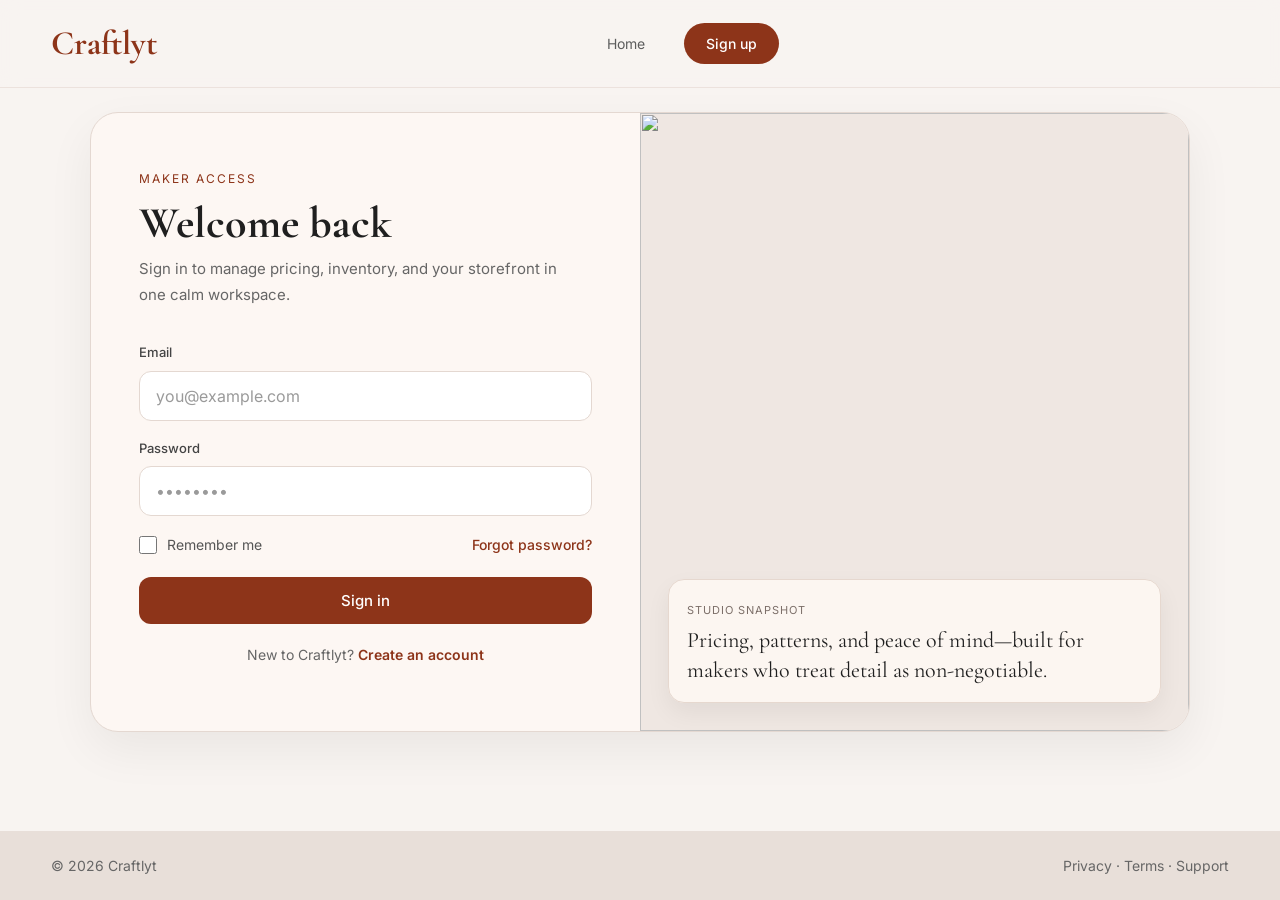
==== login.html @ c47a4555 "Created landing page and basic login" ====
<!DOCTYPE html>
<html lang="en">
<head>
  <meta charset="UTF-8" />
  <meta name="viewport" content="width=device-width, initial-scale=1.0" />
  <meta name="description" content="Sign in to Craftlyt—manage pricing, inventory, and your maker storefront." />
  <title>Sign in — Craftlyt</title>

  <link rel="preconnect" href="https://fonts.googleapis.com">
  <link rel="preconnect" href="https://fonts.gstatic.com" crossorigin>
  <link href="https://fonts.googleapis.com/css2?family=Cormorant+Garamond:wght@400;500;600;700&family=Inter:wght@300;400;500;600&display=swap" rel="stylesheet">
  <link rel="stylesheet" href="styles.css" />
</head>
<body class="page-auth">

  <header class="site-header">
    <div class="container navbar">
      <a href="index.html" class="logo">Craftlyt</a>

      <input type="checkbox" id="nav-toggle" class="nav-checkbox" />
      <label for="nav-toggle" class="nav-backdrop" aria-hidden="true"></label>

      <nav class="nav-links" aria-label="Main">
        <a href="index.html">Home</a>
        <a href="signup.html" class="login-btn">Sign up</a>
      </nav>

      <div class="navbar-trailing">
        <label for="nav-toggle" class="nav-burger" aria-label="Toggle menu">
          <span></span>
          <span></span>
          <span></span>
        </label>
      </div>
    </div>
  </header>

  <main class="auth-main">
    <div class="container">
      <div class="auth-layout">

        <div class="auth-form-panel">
          <p class="eyebrow">Maker access</p>
          <h1>Welcome back</h1>
          <p class="auth-lede">Sign in to manage pricing, inventory, and your storefront in one calm workspace.</p>

          <form action="#" method="post" autocomplete="on">
            <div class="field">
              <label for="email">Email</label>
              <input type="email" id="email" name="email" placeholder="you@example.com" autocomplete="email" required>
            </div>

            <div class="field">
              <label for="password">Password</label>
              <input type="password" id="password" name="password" placeholder="••••••••" autocomplete="current-password" required>
            </div>

            <div class="field-row">
              <label class="remember">
                <input type="checkbox" name="remember">
                Remember me
              </label>
              <a class="forgot" href="#">Forgot password?</a>
            </div>

            <button type="submit" class="primary-btn">Sign in</button>
          </form>

          <p class="auth-switch">New to Craftlyt? <a href="signup.html">Create an account</a></p>
        </div>

        <aside class="auth-aside" aria-label="Highlight">
          <img src="https://placehold.co/800x900/e8dfd9/8d3419?text=Craftlyt" alt="" width="800" height="900">
          <div class="auth-aside-caption">
            <small>Studio snapshot</small>
            <p>Pricing, patterns, and peace of mind—built for makers who treat detail as non‑negotiable.</p>
          </div>
        </aside>

      </div>
    </div>
  </main>

  <footer class="auth-footer">
    <div class="container footer-inner">
      <p>© 2026 Craftlyt</p>
      <nav aria-label="Footer">
        <a href="#">Privacy</a>
        ·
        <a href="#">Terms</a>
        ·
        <a href="#">Support</a>
      </nav>
    </div>
  </footer>

</body>
</html>
---- styles.css ----
/* Craftlyt — shared styles */

:root {
  --color-bg: #f8f4f1;
  --color-text: #1f1f1f;
  --color-muted: #666;
  --color-muted-2: #5d5d5d;
  --color-brand: #8d3419;
  --color-border: #e4d8d1;
  --color-border-soft: #cfc5bf;
  --color-card: #fdf7f3;
  --color-section: #efe7e2;
  --color-section-2: #ececec;
  --color-footer: #e8dfd9;
  --font-sans: 'Inter', sans-serif;
  --font-display: 'Cormorant Garamond', serif;
  --container: min(92vw, 1250px);
}

*,
*::before,
*::after {
  margin: 0;
  padding: 0;
  box-sizing: border-box;
}

html {
  overflow-x: hidden;
}

body {
  font-family: var(--font-sans);
  background: var(--color-bg);
  color: var(--color-text);
  overflow-x: hidden;
  line-height: 1.5;
}

body.page-auth {
  min-height: 100vh;
  display: flex;
  flex-direction: column;
}

img {
  width: 100%;
  display: block;
  object-fit: cover;
}

a {
  text-decoration: none;
  color: inherit;
}

a:focus-visible,
button:focus-visible,
input:focus-visible,
summary:focus-visible {
  outline: 2px solid var(--color-brand);
  outline-offset: 3px;
}

.container {
  width: var(--container);
  margin-inline: auto;
}

/* ——— Site header & navigation ——— */

.site-header {
  position: sticky;
  top: 0;
  z-index: 100;
  background: rgba(248, 244, 241, 0.92);
  backdrop-filter: blur(10px);
  border-bottom: 1px solid rgba(228, 216, 209, 0.6);
}

.navbar {
  display: flex;
  align-items: center;
  justify-content: space-between;
  gap: 16px;
  padding: 18px 0;
  position: relative;
}

.logo {
  font-family: var(--font-display);
  font-size: clamp(28px, 4vw, 34px);
  font-weight: 700;
  color: var(--color-brand);
  flex-shrink: 0;
}

.nav-checkbox {
  position: absolute;
  width: 1px;
  height: 1px;
  padding: 0;
  margin: -1px;
  overflow: hidden;
  clip: rect(0, 0, 0, 0);
  white-space: nowrap;
  border: 0;
}

.nav-backdrop {
  display: none;
  position: fixed;
  inset: 0;
  background: rgba(31, 31, 31, 0.35);
  z-index: 200;
}

.nav-checkbox:checked ~ .nav-backdrop {
  display: block;
}

.nav-links {
  display: flex;
  align-items: center;
  gap: clamp(18px, 3vw, 40px);
  font-size: 14px;
  color: var(--color-muted-2);
}

.nav-links a:hover {
  color: var(--color-brand);
}

.navbar-trailing {
  display: flex;
  align-items: center;
  gap: 12px;
  flex-shrink: 0;
  position: relative;
  z-index: 220;
}

.nav-burger {
  display: none;
  flex-direction: column;
  justify-content: center;
  gap: 6px;
  width: 44px;
  height: 44px;
  padding: 10px;
  border-radius: 12px;
  border: 1px solid var(--color-border-soft);
  background: var(--color-card);
  cursor: pointer;
}

.nav-burger span {
  display: block;
  height: 2px;
  width: 100%;
  background: var(--color-text);
  border-radius: 1px;
  transition: transform 0.2s ease, opacity 0.2s ease;
}

.nav-checkbox:checked ~ .navbar-trailing .nav-burger span:nth-child(1) {
  transform: translateY(8px) rotate(45deg);
}

.nav-checkbox:checked ~ .navbar-trailing .nav-burger span:nth-child(2) {
  opacity: 0;
}

.nav-checkbox:checked ~ .navbar-trailing .nav-burger span:nth-child(3) {
  transform: translateY(-8px) rotate(-45deg);
}

.login-btn {
  display: inline-flex;
  align-items: center;
  justify-content: center;
  background: var(--color-brand);
  color: #fff;
  padding: 10px 22px;
  border-radius: 999px;
  font-size: 14px;
  font-weight: 500;
  border: none;
  cursor: pointer;
  white-space: nowrap;
}

a.login-btn:hover,
button.login-btn:hover {
  filter: brightness(1.05);
}

.secondary-pill {
  display: inline-flex;
  align-items: center;
  justify-content: center;
  padding: 10px 20px;
  border-radius: 999px;
  font-size: 14px;
  font-weight: 500;
  border: 1px solid var(--color-border-soft);
  color: #444;
  background: transparent;
  white-space: nowrap;
}

.secondary-pill:hover {
  border-color: var(--color-brand);
  color: var(--color-brand);
}

@media (max-width: 768px) {
  :root {
    --header-h: 76px;
  }

  .nav-burger {
    display: flex;
  }

  .nav-links {
    display: none;
    position: fixed;
    top: var(--header-h);
    left: 0;
    right: 0;
    z-index: 210;
    flex-direction: column;
    align-items: stretch;
    gap: 0;
    padding: 12px 0 20px;
    background: var(--color-card);
    border-bottom: 1px solid var(--color-border);
    box-shadow: 0 16px 40px rgba(0, 0, 0, 0.08);
  }

  .nav-links a {
    padding: 14px 24px;
    font-size: 16px;
    border-bottom: 1px solid rgba(228, 216, 209, 0.5);
  }

  .nav-links a:last-child {
    border-bottom: none;
  }

  .nav-links .login-btn,
  .nav-links .secondary-pill {
    margin: 8px 20px;
    align-self: flex-start;
  }

  .nav-checkbox:checked ~ .nav-links {
    display: flex;
  }

  .navbar {
    flex-wrap: wrap;
    padding: 14px 0;
  }

  body:has(.nav-checkbox:checked) {
    overflow: hidden;
  }
}

@media (min-width: 769px) {
  .nav-links {
    flex: 1;
    justify-content: center;
    margin-inline: 24px;
  }
}

/* ——— Buttons (marketing + forms) ——— */

.primary-btn {
  display: inline-flex;
  align-items: center;
  justify-content: center;
  background: var(--color-brand);
  color: #fff;
  padding: 14px 24px;
  border-radius: 12px;
  border: none;
  cursor: pointer;
  font-weight: 500;
  font-size: 15px;
  font-family: inherit;
  text-align: center;
}

a.primary-btn:hover,
button.primary-btn:hover {
  filter: brightness(1.05);
}

.secondary-btn {
  display: inline-flex;
  align-items: center;
  justify-content: center;
  background: transparent;
  border: 1px solid var(--color-border-soft);
  padding: 14px 24px;
  border-radius: 12px;
  cursor: pointer;
  color: #444;
  font-size: 15px;
  font-family: inherit;
}

a.secondary-btn:hover {
  border-color: var(--color-brand);
  color: var(--color-brand);
}

.auth-form-panel form .primary-btn {
  width: 100%;
  margin-bottom: 20px;
}

/* ——— Home: hero ——— */

.hero {
  padding: clamp(40px, 8vw, 70px) 0 clamp(64px, 12vw, 120px);
}

.hero-wrapper {
  display: flex;
  align-items: center;
  justify-content: space-between;
  gap: clamp(32px, 6vw, 80px);
  flex-wrap: wrap;
}

.hero-content {
  flex: 1 1 320px;
  min-width: 0;
}

.hero-content h1 {
  font-family: var(--font-display);
  font-size: clamp(40px, 8vw, 76px);
  line-height: 0.95;
  margin-bottom: 20px;
  font-weight: 700;
}

.hero-content h1 span {
  color: var(--color-brand);
  font-style: italic;
}

.hero-content p {
  max-width: 520px;
  line-height: 1.8;
  color: var(--color-muted);
  font-size: 15px;
  margin-bottom: 32px;
}

.hero-buttons {
  display: flex;
  flex-wrap: wrap;
  gap: 14px;
}

.hero-image {
  flex: 1 1 300px;
  min-width: 0;
  position: relative;
}

.hero-image img {
  border-radius: clamp(18px, 3vw, 28px);
  width: 100%;
  height: auto;
  max-height: min(70vh, 580px);
  min-height: 280px;
  object-fit: cover;
}

.price-card {
  position: absolute;
  bottom: 16px;
  left: 16px;
  right: 16px;
  background: var(--color-card);
  padding: 16px 18px;
  border-radius: 16px;
  border: 1px solid #e6d8cf;
  box-shadow: 0 10px 20px rgba(0, 0, 0, 0.04);
}

.price-card small {
  color: #7c6f69;
  text-transform: uppercase;
  font-size: 11px;
  letter-spacing: 1px;
}

.price-card h3 {
  color: var(--color-brand);
  margin-top: 6px;
  font-size: clamp(22px, 4vw, 28px);
  font-family: var(--font-display);
}

.quote-card {
  position: absolute;
  bottom: 16px;
  left: 16px;
  right: 16px;
  background: var(--color-card);
  color: var(--color-brand);
  font-size: clamp(16px, 2vw, 22px);
  font-family: var(--font-display);
  font-style: italic;
  text-align: center;
  padding: 16px 18px;
  border-radius: 16px;
  border: 1px solid #e6d8cf;
  box-shadow: 0 10px 20px rgba(0, 0, 0, 0.04);
  opacity: 0.8;
}
/* ——— Home: features ——— */

.features {
  background: var(--color-section);
  padding: clamp(56px, 10vw, 110px) 0;
}

.section-title {
  text-align: center;
  margin-bottom: clamp(40px, 8vw, 70px);
}

.section-title h2 {
  font-family: var(--font-display);
  font-size: clamp(32px, 5vw, 54px);
  margin-bottom: 14px;
}

.section-title p {
  color: var(--color-muted);
  max-width: 700px;
  margin-inline: auto;
  line-height: 1.8;
  padding-inline: 8px;
}

.feature-grid {
  display: grid;
  grid-template-columns: repeat(3, 1fr);
  gap: clamp(18px, 3vw, 28px);
}

.feature-card {
  background: var(--color-bg);
  border: 1px solid var(--color-border);
  border-radius: 22px;
  padding: clamp(24px, 4vw, 36px);
  min-height: 0;
}

.feature-icon {
  width: 52px;
  height: 52px;
  border-radius: 14px;
  background: #f3d8d0;
  margin-bottom: 22px;
  display: flex;
  justify-content: center;
  align-items: center;
}

.feature-icon img {
  width: 75%;
  height: 75%;
  object-fit: cover;
}

.feature-card h3 {
  font-family: var(--font-display);
  font-size: clamp(26px, 3.5vw, 34px);
  margin-bottom: 12px;
}

.feature-card p {
  line-height: 1.8;
  color: var(--color-muted);
  margin-bottom: 18px;
  font-size: 15px;
}

.tag {
  display: inline-block;
  background: #eee5df;
  padding: 8px 16px;
  border-radius: 999px;
  font-size: 12px;
  color: #6d625d;
}

/* ——— Home: testimonial ——— */

.testimonial {
  padding: clamp(56px, 10vw, 110px) 0;
}

.testimonial-card {
  background: #f7f1ed;
  border: 1px solid #e5d9d1;
  border-radius: clamp(20px, 3vw, 28px);
  padding: clamp(32px, 6vw, 70px);
}

.testimonial-label {
  color: var(--color-brand);
  font-size: 13px;
  letter-spacing: 2px;
  text-transform: uppercase;
  margin-bottom: 22px;
}

.testimonial-text {
  font-family: var(--font-display);
  font-size: clamp(26px, 5vw, 52px);
  line-height: 1.2;
  max-width: 950px;
  margin: 0 0 28px;
  padding: 0;
  border: none;
}

.testimonial-text p {
  margin: 0;
  font: inherit;
}

.testimonial-user {
  display: flex;
  align-items: center;
  gap: 16px;
  flex-wrap: wrap;
}

.testimonial-user img {
  width: 60px;
  height: 60px;
  border-radius: 50%;
  flex-shrink: 0;
}

.testimonial-user h4 {
  font-size: 16px;
}

.testimonial-user p {
  color: #777;
  font-size: 14px;
}

/* ——— Home: gallery ——— */

.gallery {
  background: var(--color-section-2);
  padding: clamp(56px, 10vw, 110px) 0;
}

.gallery-wrapper {
  display: flex;
  align-items: center;
  gap: clamp(32px, 5vw, 60px);
  flex-wrap: wrap;
}

.gallery-content {
  flex: 1 1 280px;
  min-width: 0;
}

.gallery-content h2 {
  font-family: var(--font-display);
  font-size: clamp(32px, 5vw, 56px);
  margin-bottom: 16px;
}

.gallery-content p {
  line-height: 1.8;
  color: var(--color-muted);
  max-width: 450px;
}

.gallery-images {
  flex: 1 1 300px;
  min-width: 0;
  display: grid;
  grid-template-columns: repeat(2, 1fr);
  gap: clamp(16px, 3vw, 28px);
}

.gallery-images img {
  border-radius: clamp(16px, 2.5vw, 24px);
  width: 100%;
  height: auto;
  min-height: 220px;
  max-height: min(55vh, 520px);
  object-fit: cover;
}

/* ——— Home: footer ——— */

.site-footer {
  background: var(--color-footer);
  padding: clamp(28px, 4vw, 40px) 0;
}

.footer-wrapper {
  display: flex;
  justify-content: space-between;
  align-items: center;
  flex-wrap: wrap;
  gap: 20px;
}

.footer-left h2 {
  font-family: var(--font-display);
  color: var(--color-brand);
  margin-bottom: 6px;
  font-size: clamp(22px, 3vw, 28px);
}

.footer-left p {
  color: #777;
  font-size: 14px;
}

.footer-links {
  display: flex;
  flex-wrap: wrap;
  gap: 20px 30px;
  color: #666;
  font-size: 14px;
}

.footer-links a:hover {
  color: var(--color-brand);
}

.footer-icons {
  display: flex;
  gap: 18px;
  font-size: 18px;
}

/* ——— Auth pages ——— */

.auth-main {
  flex: 1;
  display: flex;
  align-items: stretch;
  padding: clamp(16px, 3vw, 24px) 0 clamp(40px, 6vw, 56px);
}

.auth-layout {
  width: min(100%, 1100px);
  margin-inline: auto;
  display: grid;
  grid-template-columns: minmax(0, 1fr) minmax(0, 1fr);
  border-radius: clamp(18px, 2.5vw, 28px);
  overflow: hidden;
  border: 1px solid var(--color-border);
  background: var(--color-card);
  box-shadow: 0 18px 48px rgba(0, 0, 0, 0.06);
}

.auth-form-panel {
  padding: clamp(32px, 5vw, 56px) clamp(24px, 4vw, 48px) clamp(40px, 5vw, 64px);
  display: flex;
  flex-direction: column;
  justify-content: center;
}

.eyebrow {
  color: var(--color-brand);
  font-size: 12px;
  letter-spacing: 2px;
  text-transform: uppercase;
  margin-bottom: 12px;
}

.auth-form-panel h1 {
  font-family: var(--font-display);
  font-size: clamp(32px, 4vw, 44px);
  line-height: 1.05;
  font-weight: 700;
  margin-bottom: 10px;
}

.auth-lede {
  color: var(--color-muted);
  font-size: 15px;
  line-height: 1.7;
  margin-bottom: clamp(22px, 4vw, 36px);
  max-width: 420px;
}

.field {
  margin-bottom: 18px;
}

.field label {
  display: block;
  font-size: 13px;
  font-weight: 500;
  color: #444;
  margin-bottom: 8px;
}

.field input {
  width: 100%;
  padding: 14px 16px;
  font-size: 16px;
  font-family: inherit;
  border: 1px solid var(--color-border);
  border-radius: 12px;
  background: #fff;
  color: var(--color-text);
}

.field input::placeholder {
  color: #9a9a9a;
}

.field input:hover {
  border-color: var(--color-border-soft);
}

.field-row {
  display: flex;
  align-items: center;
  justify-content: space-between;
  gap: 16px;
  flex-wrap: wrap;
  margin-bottom: 22px;
}

.remember {
  display: flex;
  align-items: center;
  gap: 10px;
  font-size: 14px;
  color: #555;
  cursor: pointer;
  user-select: none;
}

.remember input {
  width: 18px;
  height: 18px;
  accent-color: var(--color-brand);
  cursor: pointer;
}

.forgot {
  font-size: 14px;
  color: var(--color-brand);
  font-weight: 500;
}

.forgot:hover {
  text-decoration: underline;
}

.auth-switch {
  font-size: 14px;
  color: #666;
  text-align: center;
}

.auth-switch a {
  color: var(--color-brand);
  font-weight: 600;
}

.auth-switch a:hover {
  text-decoration: underline;
}

.field-grid {
  display: grid;
  grid-template-columns: 1fr 1fr;
  gap: 16px;
}

.terms {
  display: flex;
  align-items: flex-start;
  gap: 10px;
  font-size: 13px;
  line-height: 1.55;
  color: #555;
  margin: 8px 0 20px;
  cursor: pointer;
  user-select: none;
}

.terms input {
  width: 18px;
  height: 18px;
  margin-top: 2px;
  flex-shrink: 0;
  accent-color: var(--color-brand);
  cursor: pointer;
}

.terms a {
  color: var(--color-brand);
  font-weight: 500;
}

.terms a:hover {
  text-decoration: underline;
}

.auth-aside {
  position: relative;
  background: var(--color-section);
  min-height: 380px;
}

.auth-aside img {
  width: 100%;
  height: 100%;
  min-height: 380px;
  object-fit: cover;
}

.auth-aside-caption {
  position: absolute;
  bottom: clamp(16px, 3vw, 28px);
  left: clamp(16px, 3vw, 28px);
  right: clamp(16px, 3vw, 28px);
  background: rgba(253, 247, 243, 0.94);
  border: 1px solid #e6d8cf;
  border-radius: 16px;
  padding: 16px 18px;
  box-shadow: 0 10px 24px rgba(0, 0, 0, 0.06);
}

.auth-aside-caption small {
  color: #7c6f69;
  text-transform: uppercase;
  font-size: 11px;
  letter-spacing: 1px;
}

.auth-aside-caption p {
  font-family: var(--font-display);
  font-size: clamp(18px, 2.5vw, 22px);
  line-height: 1.35;
  color: var(--color-text);
  margin-top: 6px;
}

.auth-footer {
  background: var(--color-footer);
  padding: 24px 0;
  margin-top: auto;
}

.footer-inner {
  display: flex;
  justify-content: space-between;
  align-items: center;
  flex-wrap: wrap;
  gap: 16px;
  font-size: 14px;
  color: #666;
}

.footer-inner nav a:hover {
  color: var(--color-brand);
}

/* ——— Responsive: layout breakpoints ——— */

@media (max-width: 992px) {
  .feature-grid {
    grid-template-columns: 1fr;
  }

  .gallery-images {
    grid-template-columns: 1fr;
    max-width: 560px;
    margin-inline: auto;
  }

  .hero-wrapper {
    flex-direction: column;
  }

  .hero-image {
    width: 100%;
    max-width: 640px;
    margin-inline: auto;
  }

  .gallery-wrapper {
    flex-direction: column;
  }

  .gallery-content {
    text-align: center;
  }

  .gallery-content p {
    margin-inline: auto;
  }
}

@media (max-width: 900px) {
  .auth-layout {
    grid-template-columns: 1fr;
  }

  .auth-aside {
    min-height: 240px;
    order: -1;
  }

  .auth-aside img {
    min-height: 240px;
  }

  .field-grid {
    grid-template-columns: 1fr;
  }
}

@media (max-width: 768px) {
  .footer-wrapper {
    flex-direction: column;
    text-align: center;
    justify-content: center;
  }

  .footer-links {
    justify-content: center;
  }
}

@media (max-width: 480px) {
  .hero-buttons {
    flex-direction: column;
    align-items: stretch;
  }

  .hero-buttons .primary-btn,
  .hero-buttons .secondary-btn {
    width: 100%;
    justify-content: center;
  }

  .login-btn {
    padding-inline: 16px;
    font-size: 13px;
  }
}
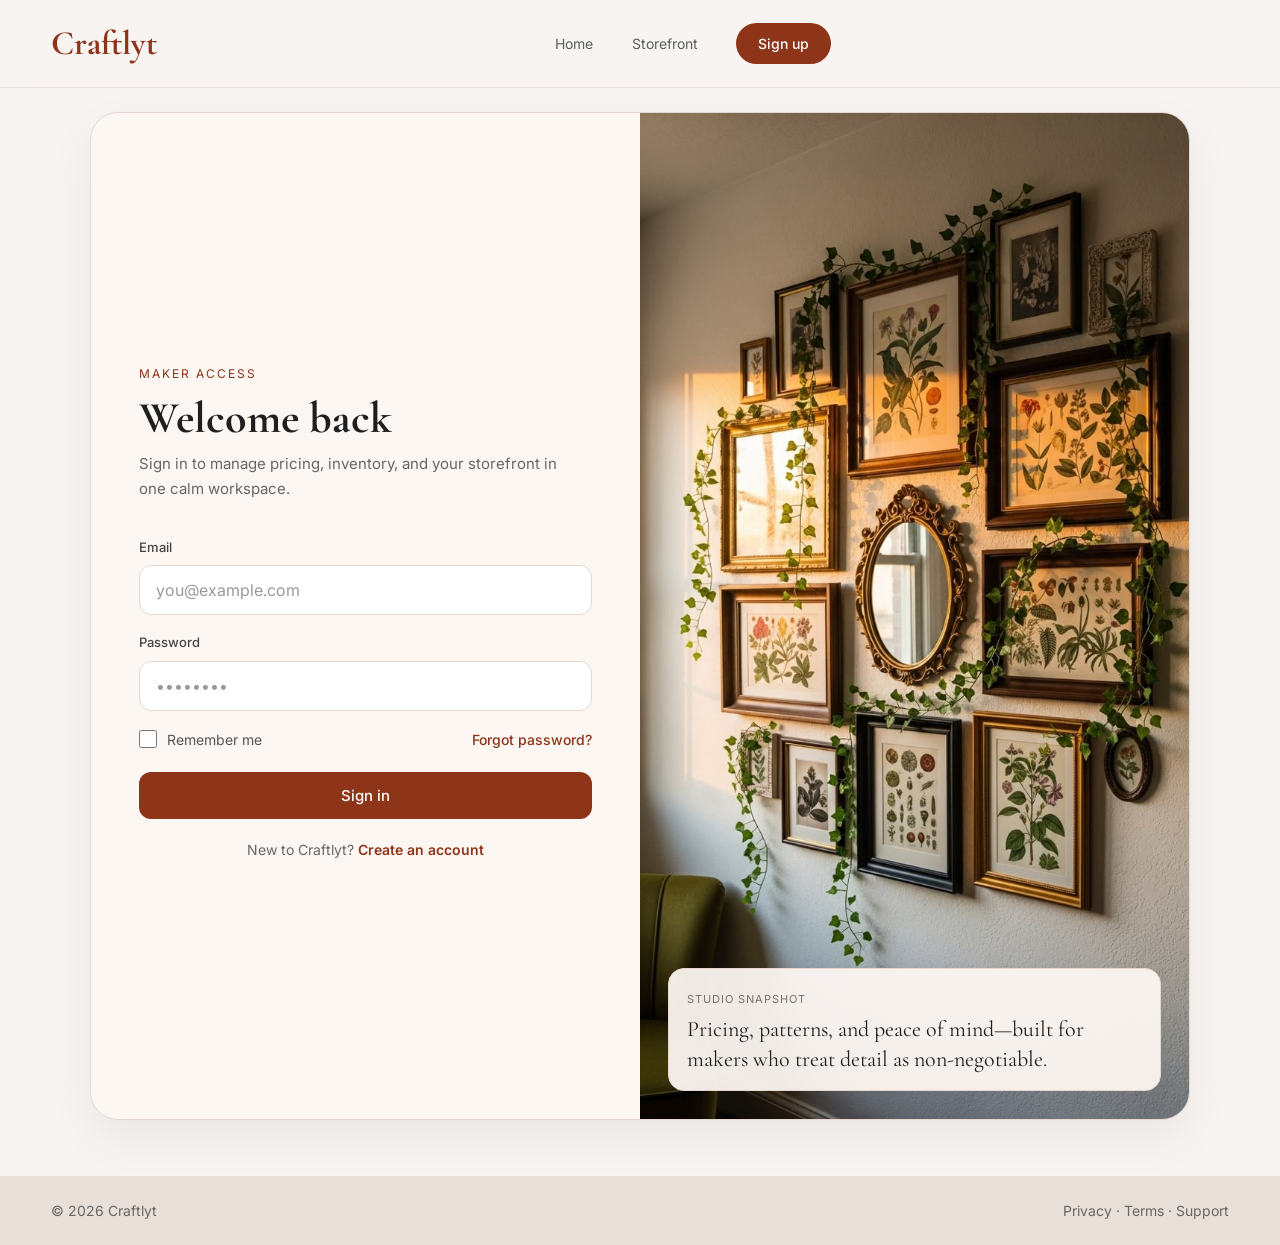
==== commit f06ff467: "Added storefront" ====
--- a/login.html
+++ b/login.html
@@ -22,8 +22,10 @@
 
       <nav class="nav-links" aria-label="Main">
         <a href="index.html">Home</a>
+        <a href="storefront.html">Storefront</a>
         <a href="signup.html" class="login-btn">Sign up</a>
       </nav>
+
 
       <div class="navbar-trailing">
         <label for="nav-toggle" class="nav-burger" aria-label="Toggle menu">
@@ -70,7 +72,7 @@
         </div>
 
         <aside class="auth-aside" aria-label="Highlight">
-          <img src="https://placehold.co/800x900/e8dfd9/8d3419?text=Craftlyt" alt="" width="800" height="900">
+          <img src="assets/mirror.png" alt="" width="800" height="900">
           <div class="auth-aside-caption">
             <small>Studio snapshot</small>
             <p>Pricing, patterns, and peace of mind—built for makers who treat detail as non‑negotiable.</p>
--- a/styles.css
+++ b/styles.css
@@ -15,6 +15,7 @@
   --font-sans: 'Inter', sans-serif;
   --font-display: 'Cormorant Garamond', serif;
   --container: min(92vw, 1250px);
+  --site-header-offset: 74px;
 }
 
 *,
@@ -267,6 +268,10 @@
   body:has(.nav-checkbox:checked) {
     overflow: hidden;
   }
+
+  .page-storefront {
+    --site-header-offset: 76px;
+  }
 }
 
 @media (min-width: 769px) {
@@ -973,3 +978,298 @@
     font-size: 13px;
   }
 }
+
+/* ——— Storefront (marketplace) ——— */
+
+.visually-hidden {
+  position: absolute;
+  width: 1px;
+  height: 1px;
+  padding: 0;
+  margin: -1px;
+  overflow: hidden;
+  clip: rect(0, 0, 0, 0);
+  white-space: nowrap;
+  border: 0;
+}
+
+.page-storefront {
+  min-height: 100vh;
+  display: flex;
+  flex-direction: column;
+}
+
+.page-storefront .storefront {
+  flex: 1;
+}
+
+.storefront-intro {
+  padding: clamp(20px, 4vw, 36px) 0 clamp(16px, 3vw, 24px);
+  text-align: center;
+}
+
+.storefront-eyebrow {
+  margin-bottom: 10px;
+}
+
+.storefront-title {
+  font-family: var(--font-display);
+  font-size: clamp(36px, 5vw, 52px);
+  font-weight: 700;
+  line-height: 1.05;
+  margin-bottom: 12px;
+}
+
+.storefront-sub {
+  color: var(--color-muted);
+  font-size: 15px;
+  line-height: 1.7;
+  max-width: 560px;
+  margin-inline: auto;
+}
+
+.storefront-sticky {
+  position: sticky;
+  top: var(--site-header-offset);
+  z-index: 90;
+  background: rgba(248, 244, 241, 0.94);
+  backdrop-filter: blur(10px);
+  border-bottom: 1px solid rgba(228, 216, 209, 0.85);
+  margin-bottom: clamp(20px, 3vw, 28px);
+}
+
+.storefront-toolbar {
+  display: flex;
+  flex-direction: column;
+  gap: 14px;
+  padding: 14px 0 16px;
+}
+
+.storefront-search-wrap {
+  width: 100%;
+}
+
+.storefront-search {
+  width: 100%;
+  max-width: 420px;
+  padding: 13px 16px 13px 44px;
+  font-size: 15px;
+  font-family: inherit;
+  border: 1px solid var(--color-border);
+  border-radius: 12px;
+  background: #fff url("data:image/svg+xml,%3Csvg xmlns='http://www.w3.org/2000/svg' width='18' height='18' fill='none' stroke='%23999' stroke-width='2' viewBox='0 0 24 24'%3E%3Ccircle cx='11' cy='11' r='7'/%3E%3Cpath d='M21 21l-4.3-4.3'/%3E%3C/svg%3E") 14px center no-repeat;
+  color: var(--color-text);
+}
+
+.storefront-search::placeholder {
+  color: #9a9a9a;
+}
+
+.storefront-search:hover {
+  border-color: var(--color-border-soft);
+}
+
+.storefront-pills {
+  display: flex;
+  flex-wrap: wrap;
+  gap: 8px;
+  align-items: center;
+}
+
+.storefront-pill {
+  padding: 8px 16px;
+  border-radius: 999px;
+  font-size: 13px;
+  font-weight: 500;
+  font-family: inherit;
+  border: 1px solid var(--color-border);
+  background: #fff;
+  color: var(--color-muted-2);
+  cursor: pointer;
+  transition: background 0.15s ease, color 0.15s ease, border-color 0.15s ease;
+}
+
+.storefront-pill:hover {
+  border-color: var(--color-brand);
+  color: var(--color-brand);
+}
+
+.storefront-pill[aria-pressed='true'] {
+  background: var(--color-brand);
+  color: #fff;
+  border-color: var(--color-brand);
+}
+
+.storefront-results {
+  padding-bottom: clamp(48px, 8vw, 80px);
+}
+
+.storefront-count {
+  font-size: 14px;
+  color: var(--color-muted);
+  margin-bottom: 18px;
+}
+
+.storefront-grid {
+  display: grid;
+  grid-template-columns: repeat(auto-fill, minmax(min(100%, 280px), 1fr));
+  gap: clamp(18px, 2.5vw, 26px);
+}
+
+.product-card {
+  display: flex;
+  flex-direction: column;
+  border-radius: 20px;
+  border: 1px solid var(--color-border);
+  background: var(--color-card);
+  overflow: hidden;
+  box-shadow: 0 8px 24px rgba(0, 0, 0, 0.04);
+  transition: box-shadow 0.2s ease, transform 0.2s ease;
+}
+
+.product-card:hover {
+  box-shadow: 0 14px 36px rgba(0, 0, 0, 0.08);
+  transform: translateY(-2px);
+}
+
+.product-card-link {
+  display: flex;
+  flex-direction: column;
+  flex: 1;
+  color: inherit;
+  min-height: 0;
+}
+
+.product-card-image-wrap {
+  position: relative;
+  aspect-ratio: 4 / 3;
+  background: var(--color-section-2);
+}
+
+.product-card-img {
+  width: 100%;
+  height: 100%;
+  object-fit: cover;
+}
+
+.product-card-badge {
+  position: absolute;
+  top: 12px;
+  left: 12px;
+  padding: 6px 12px;
+  border-radius: 999px;
+  font-size: 11px;
+  font-weight: 600;
+  letter-spacing: 0.04em;
+  text-transform: uppercase;
+  background: rgba(253, 247, 243, 0.95);
+  color: var(--color-brand);
+  border: 1px solid rgba(141, 52, 25, 0.25);
+}
+
+.product-card-body {
+  padding: 18px 18px 16px;
+  display: flex;
+  flex-direction: column;
+  gap: 8px;
+  flex: 1;
+}
+
+.product-card-title {
+  font-family: var(--font-display);
+  font-size: 22px;
+  font-weight: 600;
+  line-height: 1.2;
+}
+
+.product-card-desc {
+  font-size: 14px;
+  line-height: 1.55;
+  color: var(--color-muted);
+  display: -webkit-box;
+  -webkit-line-clamp: 3;
+  line-clamp: 3;
+  -webkit-box-orient: vertical;
+  overflow: hidden;
+  flex: 1;
+}
+
+.product-card-footer {
+  display: flex;
+  align-items: center;
+  justify-content: space-between;
+  gap: 12px;
+  margin-top: 8px;
+  padding-top: 12px;
+  border-top: 1px solid rgba(228, 216, 209, 0.7);
+}
+
+.product-card-price {
+  font-size: 17px;
+  font-weight: 600;
+  color: var(--color-brand);
+  font-variant-numeric: tabular-nums;
+}
+
+.product-card-creator {
+  display: flex;
+  align-items: center;
+  gap: 8px;
+  min-width: 0;
+}
+
+.product-card-avatar {
+  width: 36px;
+  height: 36px;
+  border-radius: 50%;
+  object-fit: cover;
+  flex-shrink: 0;
+  border: 1px solid var(--color-border);
+}
+
+.product-card-creator-name {
+  font-size: 13px;
+  font-weight: 500;
+  color: #444;
+  white-space: nowrap;
+  overflow: hidden;
+  text-overflow: ellipsis;
+}
+
+.storefront-empty {
+  text-align: center;
+  padding: 48px 20px;
+  border-radius: 20px;
+  border: 1px dashed var(--color-border);
+  background: rgba(253, 247, 243, 0.5);
+  margin-top: 8px;
+}
+
+.storefront-empty-title {
+  font-family: var(--font-display);
+  font-size: 26px;
+  margin-bottom: 8px;
+}
+
+.storefront-empty-desc {
+  color: var(--color-muted);
+  font-size: 15px;
+}
+
+@media (min-width: 900px) {
+  .storefront-toolbar {
+    flex-direction: row;
+    align-items: center;
+    justify-content: space-between;
+    gap: 20px;
+  }
+
+  .storefront-search-wrap {
+    flex: 0 1 420px;
+  }
+
+  .storefront-pills {
+    flex: 1;
+    justify-content: flex-end;
+  }
+}
